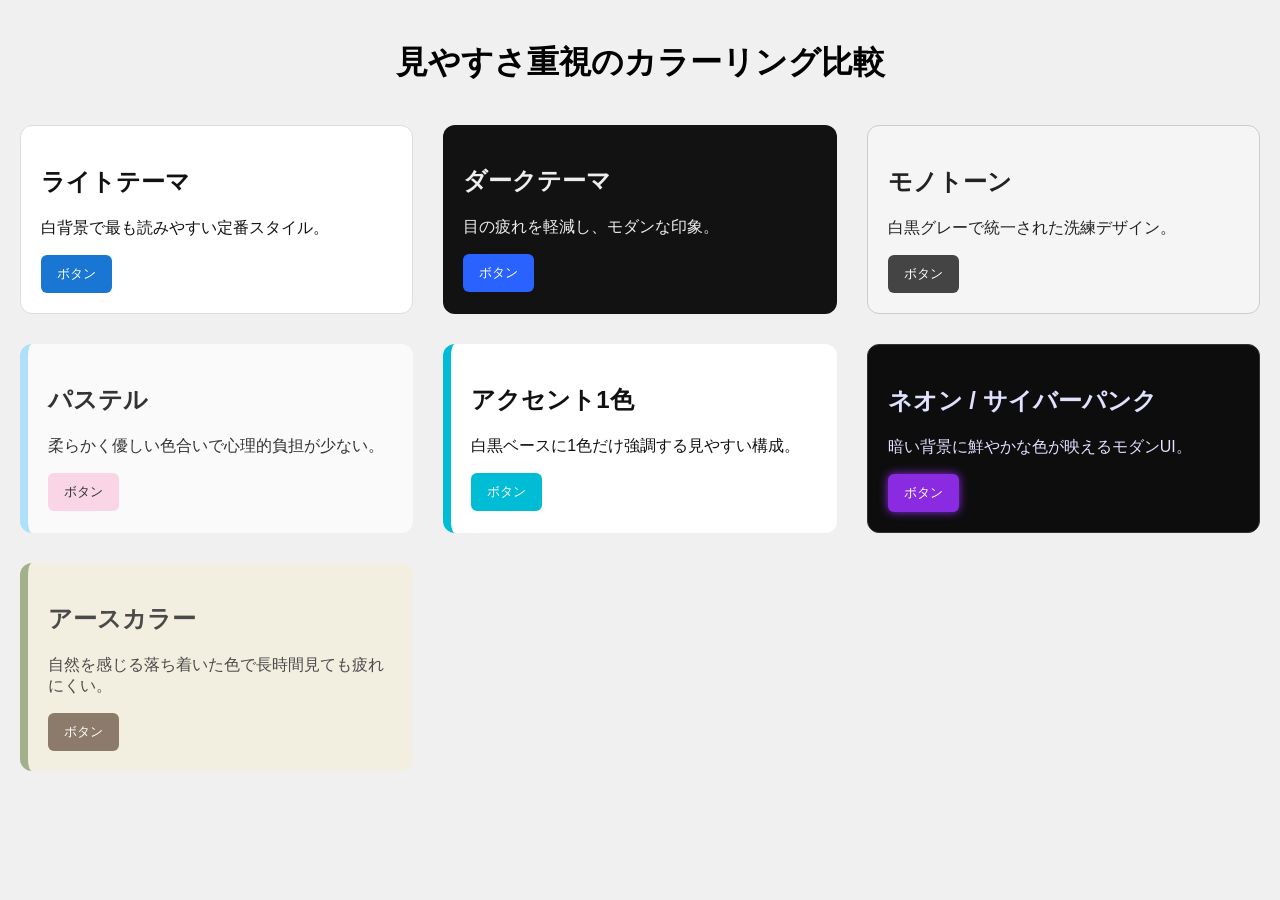
==== sample.html @ c4f01c37 "update UI -19" ====
﻿<!DOCTYPE html>
<html lang="ja">
<head>
<meta charset="UTF-8">
<meta name="viewport" content="width=device-width, initial-scale=1.0">
<title>Color Theme Comparison</title>

<style>
body {
  font-family: sans-serif;
  background: #f0f0f0;
  margin: 0;
  padding: 20px;
}

h1 {
  text-align: center;
  margin-bottom: 40px;
}

.grid {
  display: grid;
  grid-template-columns: repeat(auto-fit, minmax(320px, 1fr));
  gap: 30px;
}

.section {
  padding: 20px;
  border-radius: 12px;
}

/* -------------------------
   1. Light Theme
-------------------------- */
.light {
  background: #ffffff;
  color: #111;
  border: 1px solid #ddd;
}
.light .btn {
  background: #1976d2;
  color: white;
  padding: 10px 16px;
  border: none;
  border-radius: 6px;
}

/* -------------------------
   2. Dark Theme
-------------------------- */
.dark {
  background: #121212;
  color: #eee;
}
.dark .btn {
  background: #2962ff;
  color: white;
  padding: 10px 16px;
  border: none;
  border-radius: 6px;
}

/* -------------------------
   3. Monotone
-------------------------- */
.mono {
  background: #f5f5f5;
  color: #222;
  border: 1px solid #ccc;
}
.mono .btn {
  background: #444;
  color: white;
  padding: 10px 16px;
  border: none;
  border-radius: 6px;
}

/* -------------------------
   4. Pastel
-------------------------- */
.pastel {
  background: #fafafa;
  color: #333;
  border-left: 8px solid #aee1f9;
}
.pastel .btn {
  background: #f9d5e5;
  color: #333;
  padding: 10px 16px;
  border: none;
  border-radius: 6px;
}

/* -------------------------
   5. Single Accent
-------------------------- */
.accent {
  background: #ffffff;
  color: #111;
  border-left: 8px solid #00bcd4;
}
.accent .btn {
  background: #00bcd4;
  color: white;
  padding: 10px 16px;
  border: none;
  border-radius: 6px;
}

/* -------------------------
   6. Neon / Cyberpunk
-------------------------- */
.neon {
  background: #0d0d0d;
  color: #e0e0ff;
  border: 1px solid #333;
}
.neon .btn {
  background: #8a2be2;
  color: white;
  padding: 10px 16px;
  border: none;
  border-radius: 6px;
  box-shadow: 0 0 10px #8a2be2;
}

/* -------------------------
   7. Earth Tone
-------------------------- */
.earth {
  background: #f3efe0;
  color: #4a4a4a;
  border-left: 8px solid #a3b18a;
}
.earth .btn {
  background: #8c7a6b;
  color: white;
  padding: 10px 16px;
  border: none;
  border-radius: 6px;
}
</style>

</head>
<body>

<h1>見やすさ重視のカラーリング比較</h1>

<div class="grid">

  <div class="section light">
    <h2>ライトテーマ</h2>
    <p>白背景で最も読みやすい定番スタイル。</p>
    <button class="btn">ボタン</button>
  </div>

  <div class="section dark">
    <h2>ダークテーマ</h2>
    <p>目の疲れを軽減し、モダンな印象。</p>
    <button class="btn">ボタン</button>
  </div>

  <div class="section mono">
    <h2>モノトーン</h2>
    <p>白黒グレーで統一された洗練デザイン。</p>
    <button class="btn">ボタン</button>
  </div>

  <div class="section pastel">
    <h2>パステル</h2>
    <p>柔らかく優しい色合いで心理的負担が少ない。</p>
    <button class="btn">ボタン</button>
  </div>

  <div class="section accent">
    <h2>アクセント1色</h2>
    <p>白黒ベースに1色だけ強調する見やすい構成。</p>
    <button class="btn">ボタン</button>
  </div>

  <div class="section neon">
    <h2>ネオン / サイバーパンク</h2>
    <p>暗い背景に鮮やかな色が映えるモダンUI。</p>
    <button class="btn">ボタン</button>
  </div>

  <div class="section earth">
    <h2>アースカラー</h2>
    <p>自然を感じる落ち着いた色で長時間見ても疲れにくい。</p>
    <button class="btn">ボタン</button>
  </div>

</div>

</body>
</html>
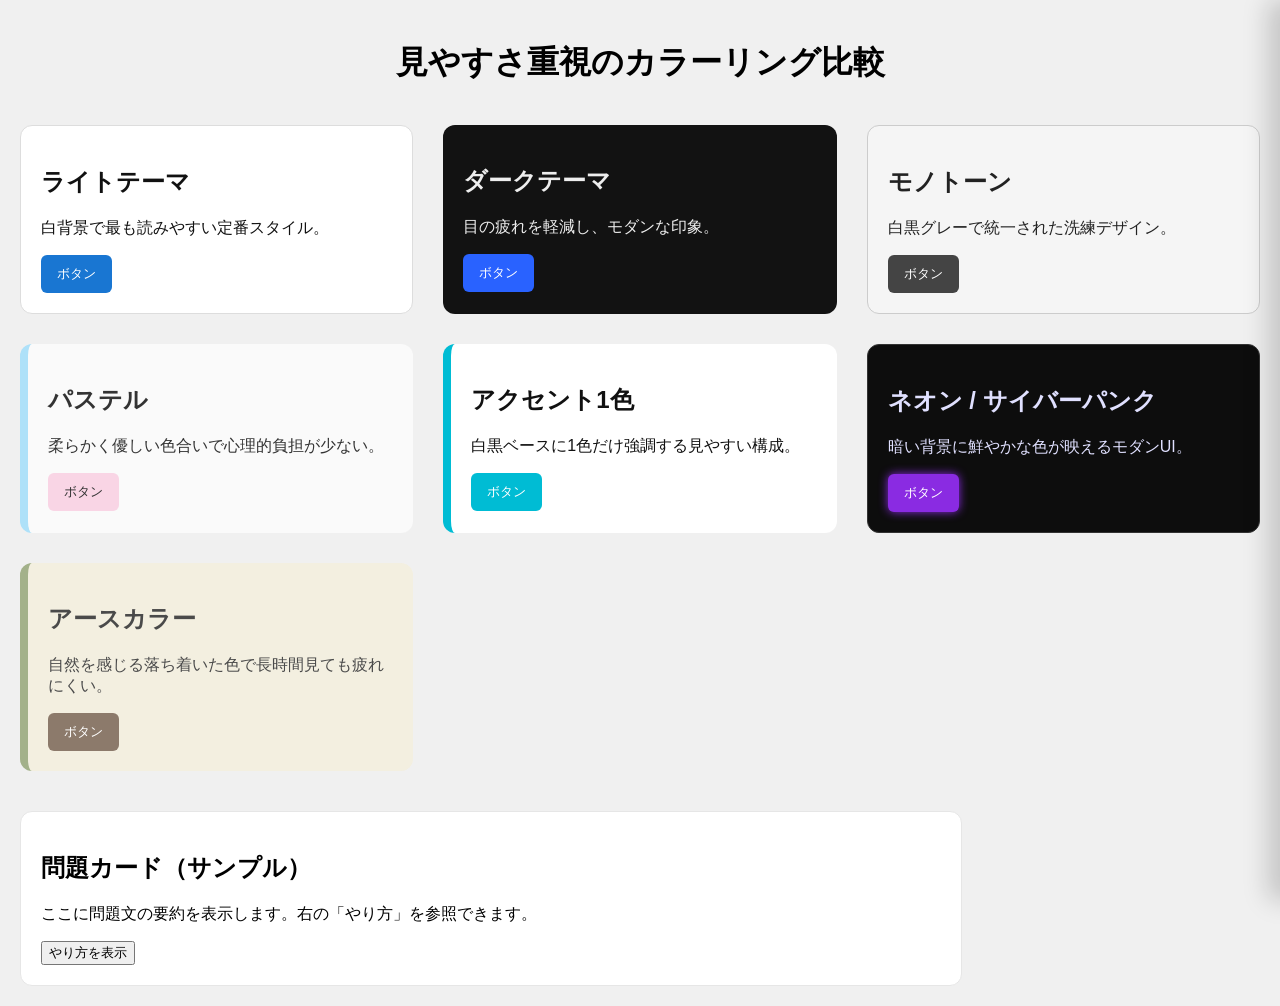
==== commit 5694a066: "Add Help" ====
--- a/sample.html
+++ b/sample.html
@@ -140,6 +140,44 @@
   border: none;
   border-radius: 6px;
 }
+
+
+/* -------------------------
+   Slide-over Drawer (右ドロワー) - transform ベース
+-------------------------- */
+.drawer {
+  position: fixed;
+  top: 0;
+  right: 0;
+  transform: translateX(100%);
+  will-change: transform, opacity;
+  width: 360px;
+  height: 100%;
+  background: #fff;
+  box-shadow: -12px 0 24px rgba(0,0,0,0.18);
+  transition: transform 260ms cubic-bezier(.2,.9,.2,1), opacity 180ms ease;
+  z-index: 1200;
+  display: flex;
+  flex-direction: column;
+}
+.drawer.open { transform: translateX(0); }
+.drawer-header {
+  display:flex;
+  align-items:center;
+  justify-content:space-between;
+  padding:16px;
+  border-bottom:1px solid #eee;
+}
+.drawer-body { padding:16px; overflow:auto; }
+.drawer-overlay {
+  position: fixed;
+  inset: 0;
+  background: rgba(0,0,0,0.36);
+  z-index: 1100;
+}
+
+.problem-card { background: #fff; border: 1px solid #e6e6e6; }
+
 </style>
 
 </head>
@@ -192,6 +230,66 @@
   </div>
 
 </div>
+</div>
+
+<!-- スライドオーバー（右ドロワー）モック -->
+<div class="layout-demo" style="margin-top:40px;">
+  <div class="problem-card section" style="max-width:900px;">
+    <h2>問題カード（サンプル）</h2>
+    <p>ここに問題文の要約を表示します。右の「やり方」を参照できます。</p>
+    <div style="margin-top:16px;">
+      <button id="open-drawer" class="btn">やり方を表示</button>
+    </div>
+  </div>
+</div>
+
+<aside id="drawer" class="drawer" aria-hidden="true">
+  <div class="drawer-header">
+    <h3>やり方</h3>
+    <button id="close-drawer" aria-label="閉じる">✕</button>
+  </div>
+  <div class="drawer-body">
+    <p><strong>ステップ：</strong></p>
+    <ol>
+      <li>問題をよく読む</li>
+      <li>条件を整理する</li>
+      <li>手順を実行して答えを検証する</li>
+    </ol>
+    <p><strong>所要時間：</strong>約 10 分</p>
+    <label><input type="checkbox"> ステップ1 完了</label><br>
+    <label><input type="checkbox"> ステップ2 完了</label>
+  </div>
+</aside>
+<div id="drawer-overlay" class="drawer-overlay" hidden></div>
+
+<script>
+  (function(){
+    const openBtn = document.getElementById('open-drawer');
+    const closeBtn = document.getElementById('close-drawer');
+    const drawer = document.getElementById('drawer');
+    const overlay = document.getElementById('drawer-overlay');
+
+    function openDrawer(){
+      drawer.classList.add('open');
+      drawer.setAttribute('aria-hidden','false');
+      overlay.hidden = false;
+      document.body.style.overflow = 'hidden';
+      closeBtn.focus();
+    }
+    function closeDrawer(){
+      drawer.classList.remove('open');
+      drawer.setAttribute('aria-hidden','true');
+      overlay.hidden = true;
+      document.body.style.overflow = '';
+      openBtn.focus();
+    }
+
+    openBtn.addEventListener('click', openDrawer);
+    closeBtn.addEventListener('click', closeDrawer);
+    overlay.addEventListener('click', closeDrawer);
+    document.addEventListener('keydown', function(e){ if(e.key==='Escape' && drawer.classList.contains('open')) closeDrawer(); });
+  })();
+</script>
 
 </body>
 </html>
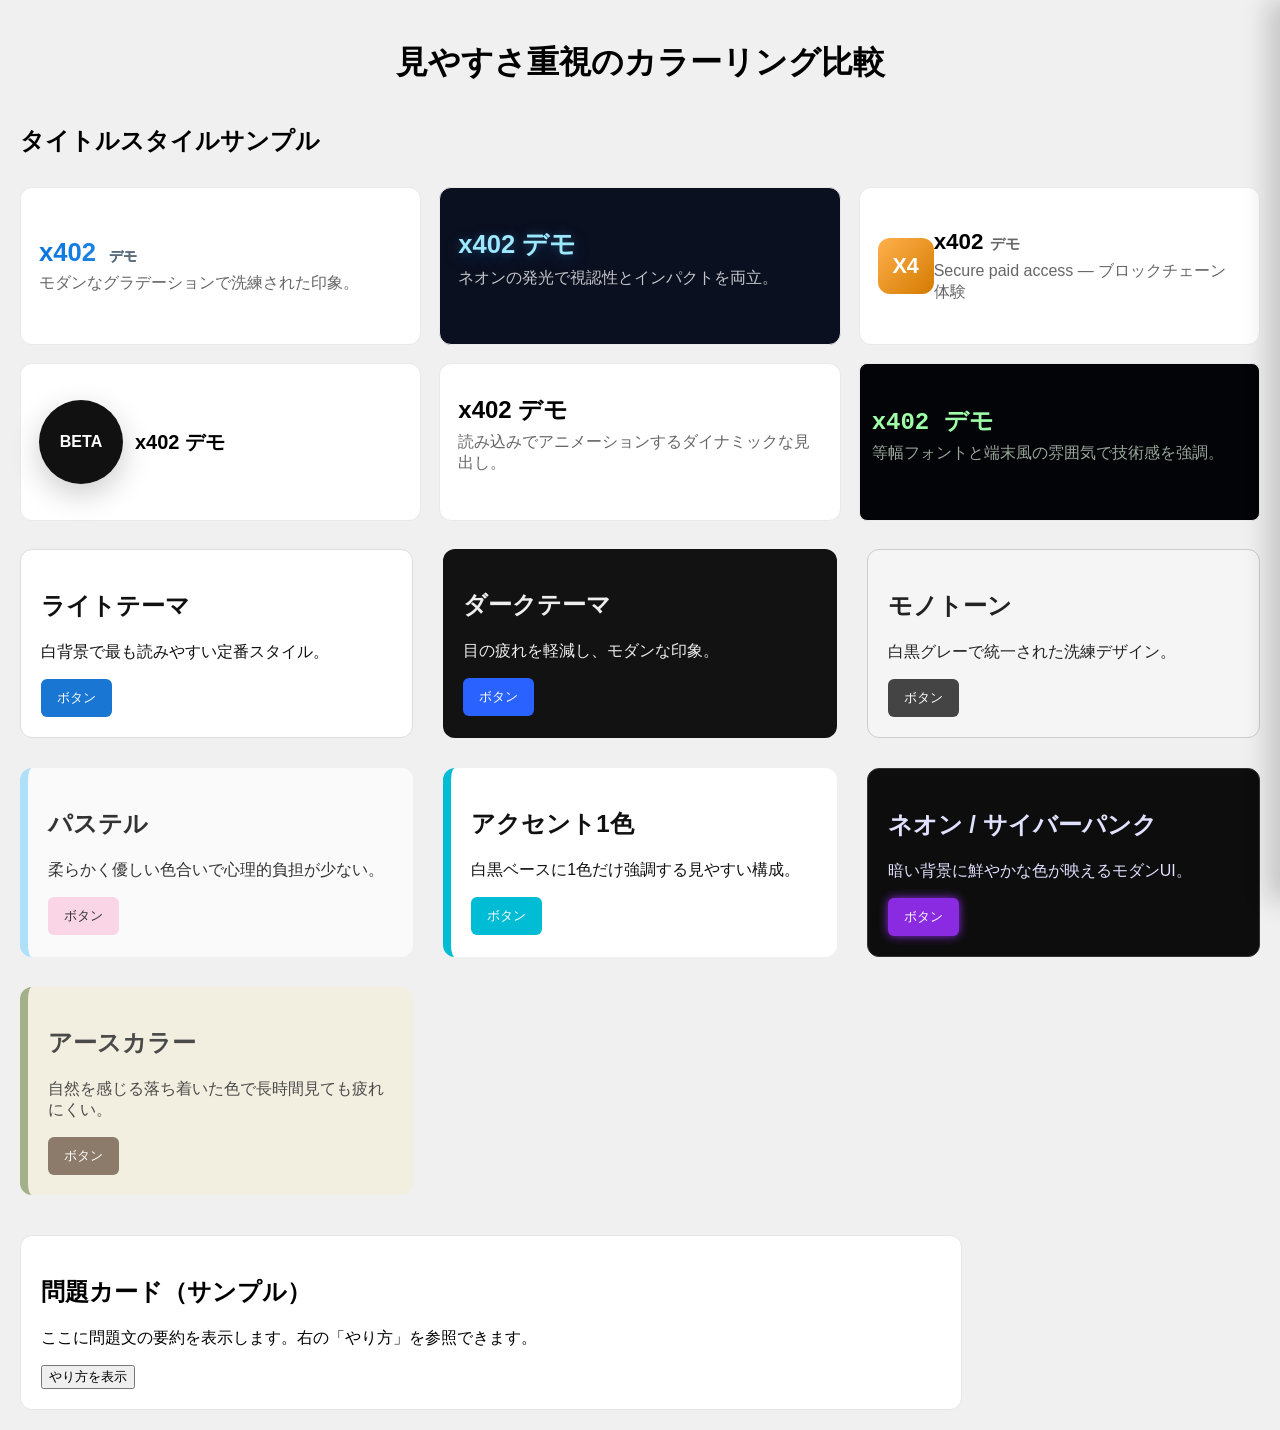
==== commit 5cfbe3d8: "20260316-1" ====
--- a/sample.html
+++ b/sample.html
@@ -140,6 +140,45 @@
   border: none;
   border-radius: 6px;
 }
+
+
+/* -------------------------
+   Title Style Samples (ts-*)
+-------------------------- */
+.title-samples{display:grid;grid-template-columns:1fr;gap:18px;margin-bottom:28px}
+.ts-grid{display:grid;grid-template-columns:repeat(auto-fit,minmax(300px,1fr));gap:18px}
+.title-card{background:#fff;padding:18px;border-radius:12px;border:1px solid #e9e9e9;min-height:120px;display:flex;align-items:center;gap:14px}
+
+/* 1. Modern Gradient */
+.ts-modern h2{margin:0;font-size:1.6rem;font-weight:900;background:linear-gradient(90deg,#0b74de,#6dd5fa);-webkit-background-clip:text;background-clip:text;color:transparent}
+.ts-modern p{margin:6px 0 0;color:#666}
+
+/* 2. Neon */
+.ts-neon{background:#0b1020;color:#e6f6ff}
+.ts-neon h2{margin:0;font-size:1.6rem;font-weight:900;color:#9be8ff;text-shadow:0 4px 18px rgba(11,116,222,0.28),0 0 8px rgba(155,232,255,0.18)}
+.ts-neon p{color:rgba(255,255,255,0.76);margin-top:6px}
+
+/* 3. Logo + Slogan */
+.ts-logo{display:flex;align-items:center}
+.ts-logo .logo{width:56px;height:56px;border-radius:12px;background:linear-gradient(135deg,#ffb14d,#d47a00);display:flex;align-items:center;justify-content:center;color:#fff;font-weight:900;font-size:1.35rem;flex-shrink:0}
+.ts-logo .text h2{margin:0;font-size:1.4rem;font-weight:900}
+.ts-logo .text p{margin:6px 0 0;color:#666}
+
+/* 4. Stamp / Badge */
+.ts-badge{display:flex;align-items:center;gap:12px}
+.badge-wrap{width:84px;height:84px;border-radius:50%;background:#111;color:#fff;display:flex;align-items:center;justify-content:center;font-weight:900;font-size:1rem;box-shadow:0 10px 30px rgba(0,0,0,0.2)}
+.ts-badge .title{font-size:1.25rem;font-weight:900}
+
+/* 5. Animated Pop */
+@keyframes popIn{from{transform:translateY(-8px) scale(.98);opacity:0}to{transform:none;opacity:1}}
+.ts-animated h2{margin:0;font-size:1.5rem;font-weight:900;animation:popIn .42s cubic-bezier(.2,.9,.2,1)}
+.ts-animated p{margin-top:6px;color:#666}
+.ts-animated h2:hover{transform:translateY(-4px);transition:transform .18s}
+
+/* 6. Terminal / Cyber */
+.ts-term{background:#020407;color:#bfffbf;border-radius:8px;padding:12px}
+.ts-term h2{margin:0;font-family:ui-monospace, SFMono-Regular, Menlo, Monaco, "Roboto Mono", "Noto Sans Mono", monospace;font-weight:700;color:#9fffa8}
+.ts-term p{margin-top:6px;color:#9aa79a;font-family:ui-monospace,monospace}
 
 
 /* -------------------------
@@ -185,6 +224,54 @@
 
 <h1>見やすさ重視のカラーリング比較</h1>
 
+<section class="title-samples">
+  <h2 style="margin:0 0 12px;">タイトルスタイルサンプル</h2>
+  <div class="ts-grid">
+    <div class="title-card ts-modern">
+      <div style="flex:1">
+        <h2>x402 <small style="font-weight:700;color:#666;font-size:0.9rem;margin-left:6px">デモ</small></h2>
+        <p>モダンなグラデーションで洗練された印象。</p>
+      </div>
+    </div>
+
+    <div class="title-card ts-neon">
+      <div style="flex:1">
+        <h2>x402 デモ</h2>
+        <p>ネオンの発光で視認性とインパクトを両立。</p>
+      </div>
+    </div>
+
+    <div class="title-card">
+      <div class="ts-logo" style="flex:1">
+        <div class="logo">X4</div>
+        <div class="text">
+          <h2>x402 <span style="font-weight:600;color:#666;font-size:0.95rem">デモ</span></h2>
+          <p>Secure paid access — ブロックチェーン体験</p>
+        </div>
+      </div>
+    </div>
+
+    <div class="title-card ts-badge">
+      <div class="badge-wrap">BETA</div>
+      <div class="title">x402 デモ</div>
+    </div>
+
+    <div class="title-card ts-animated">
+      <div style="flex:1">
+        <h2>x402 デモ</h2>
+        <p>読み込みでアニメーションするダイナミックな見出し。</p>
+      </div>
+    </div>
+
+    <div class="title-card ts-term">
+      <div style="flex:1">
+        <h2>x402 デモ</h2>
+        <p>等幅フォントと端末風の雰囲気で技術感を強調。</p>
+      </div>
+    </div>
+  </div>
+</section>
+
 <div class="grid">
 
   <div class="section light">
